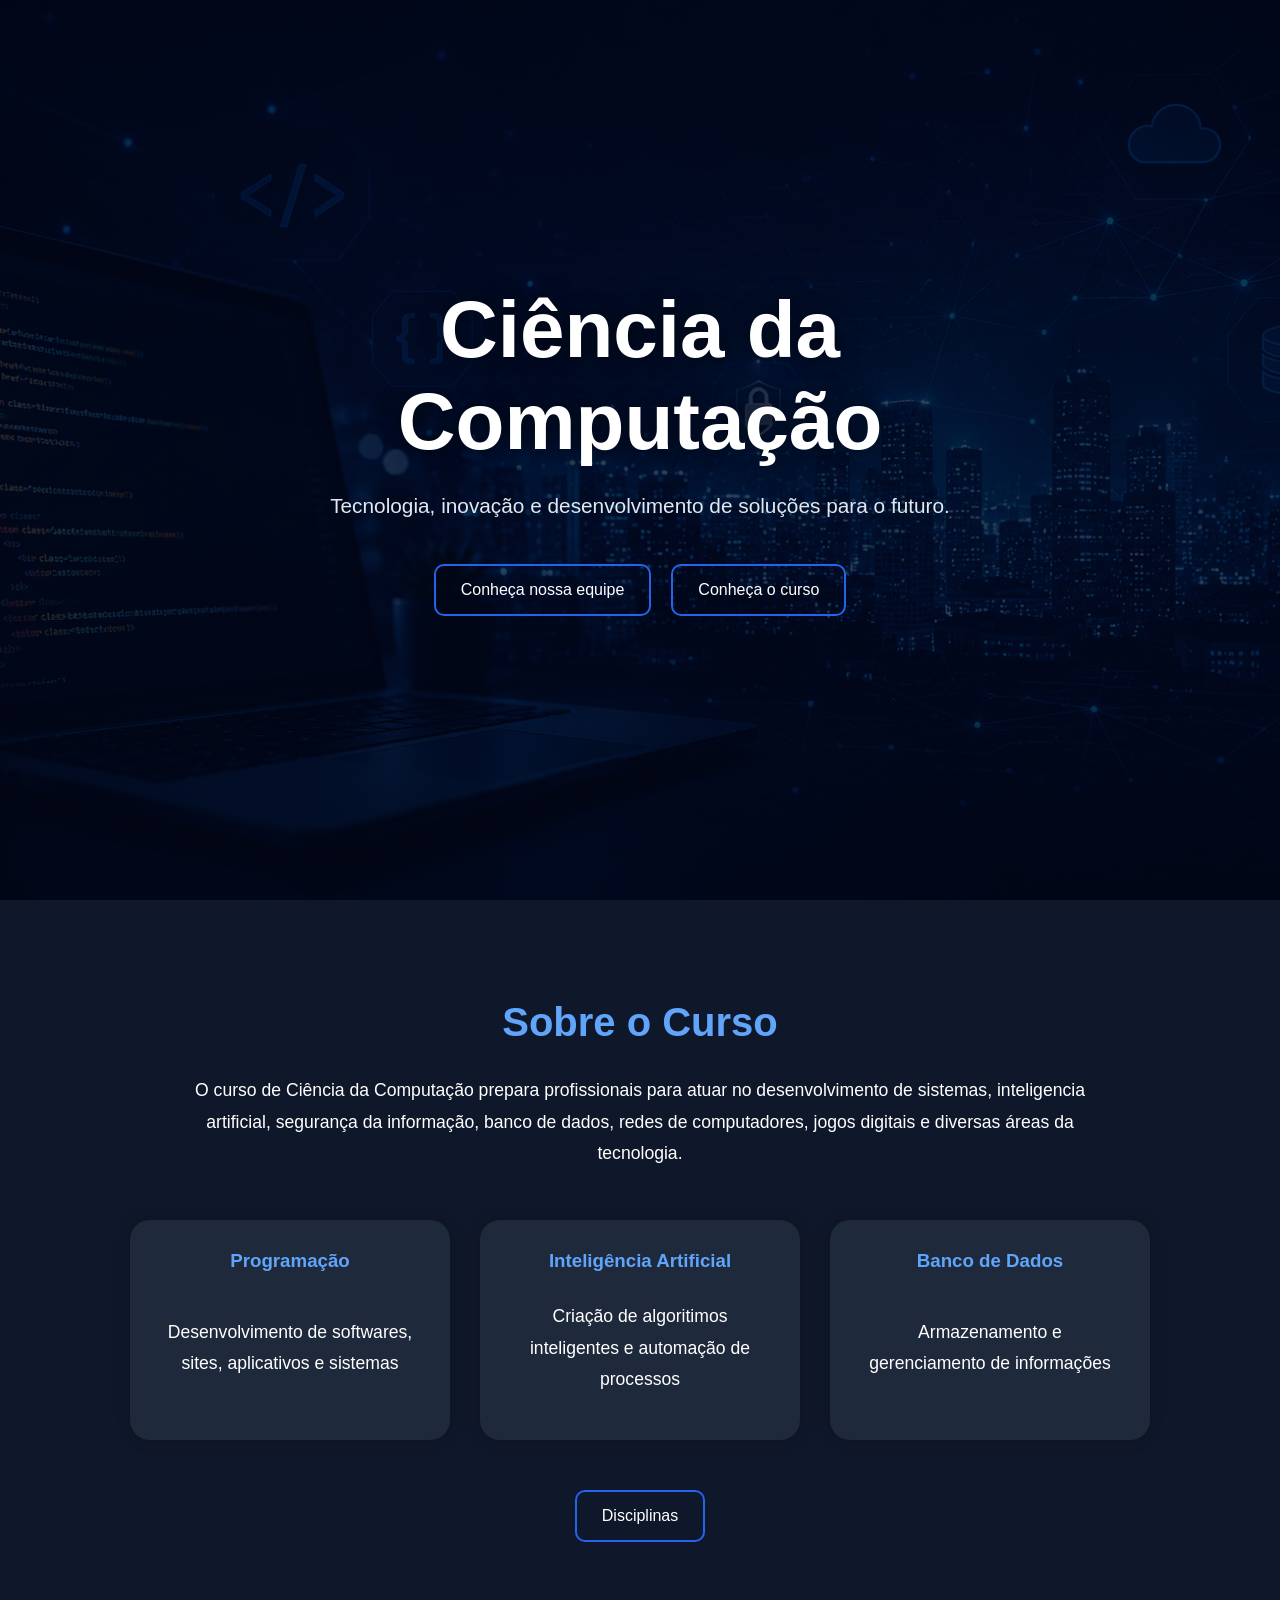
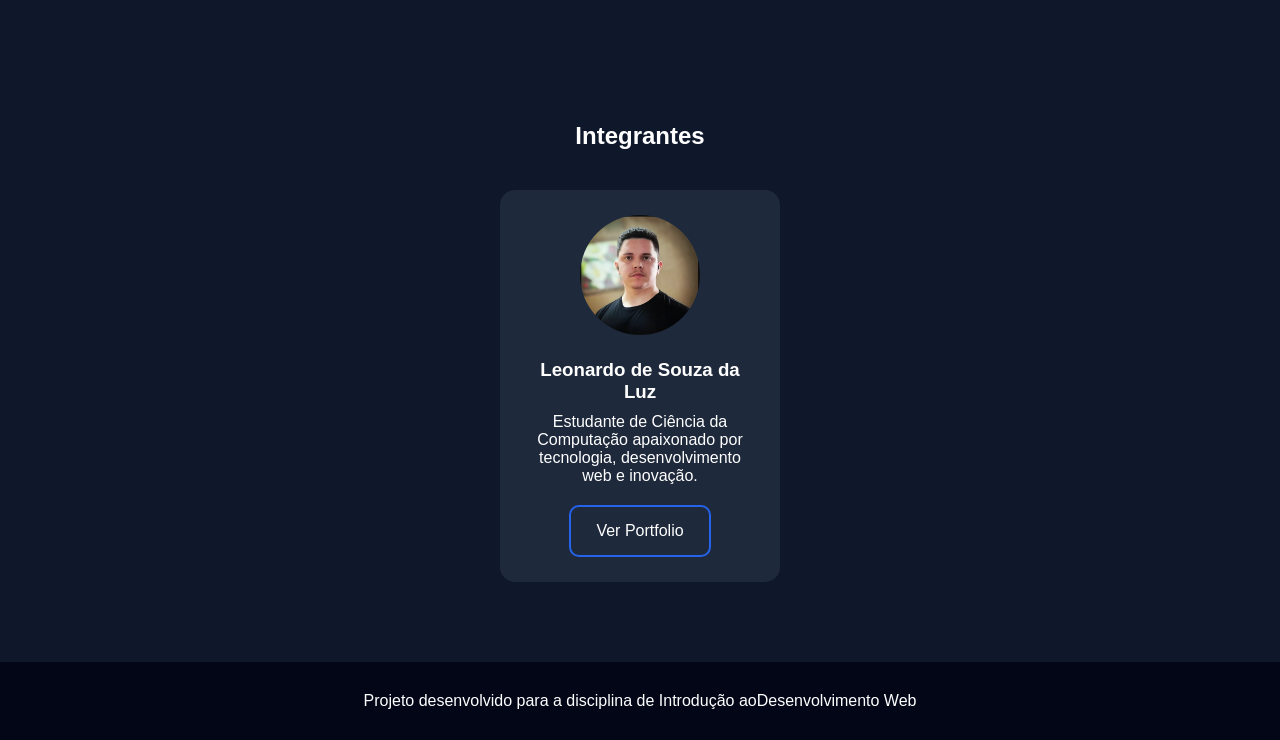
==== index.html @ 8da71bf9 "Add files via upload" ====
<!DOCTYPE html>
<html lang="pt-BR">
<head>
    <meta charset="UTF-8">
    <meta name="viewport" content="width=device-width, initial-scale=1.0">
    <title>Ciência da Computação</title>

    <link rel="stylesheet" href="./style.css">
</head>
<body>
    <header class="hero">
    <div class="overlay"></div>
    <div class="hero-conteudo">
        <h1>Ciência da Computação</h1>
        <p>
            Tecnologia, inovação e desenvolvimento
            de soluções para o futuro.
        </p>

        <div class="hero-botoes">
            <a href="#integrantes" class="botao">
                Conheça nossa equipe
            </a>
            <a href="#sobre-curso" class="botao-secundario">
                Conheça o curso
            </a>
        </div>
    </div>
</header>
   <section class="sobre" id="sobre-curso">
        <h2>Sobre o Curso</h2>
        <p>O curso de Ciência da Computação prepara profissionais para atuar 
            no desenvolvimento de sistemas, inteligencia artificial, segurança da informação,
            banco de dados, redes de computadores, jogos digitais e diversas áreas da tecnologia.
        </p>

        <div class="cards-conteudo">
            <div class="card">
                <h3>Programação</h3>
                <p>Desenvolvimento de softwares, sites, aplicativos e sistemas</p>

                <div class="info-card">
                    <img src="img/programação.png" alt="Programação">

                    <p>
                        A programação permite criar sistemas, aplicativos,
                        jogos e soluções digitais utilizadas diariamente.
                    </p>
                </div>
            </div>

            <div class="card">
                <h3>Inteligência Artificial</h3>
                <p>Criação de algoritimos inteligentes e automação de processos</p>
            
                <div class="info-card">
                    <img src="img/ia.png" alt="Inteligência Artificial">

                <p>
                    A Inteligência Artificial utiliza algoritmos para
                    reconhecimento de padrões, automação, aprendizado
                    de máquina e soluções inteligentes.
                </p>
                </div>
            </div>

            <div class="card">
                <h3>Banco de Dados</h3>
                <p>Armazenamento e gerenciamento de informações</p>

                <div class="info-card">
                    <img src="img/banco.png" alt="Banco de Dados">

                <p>
                    Bancos de dados são fundamentais para armazenar,
                    organizar e proteger informações em sistemas modernos.
                </p>
                </div>
            </div>
        </div>    
        
        <div class="botao-disciplinas">

            <a href="./disciplinas.html" class="botao">
                Disciplinas
            </a>

        </div>
    </section>

    <section class="integrantes" id="integrantes">

    <h2>Integrantes</h2>

    <div class="conteiner-integrantes">
        <div class="perfil">
            <img src="./img/avatar1.png" alt="Leonardo">
            <h3>Leonardo de Souza da Luz</h3>
            <p>
                Estudante de Ciência da Computação apaixonado por tecnologia,
                desenvolvimento web e inovação.
            </p>
            <a class="botao-perfil" href="./portfolio.html">
                Ver Portfolio
            </a>
        </div>
    </div>
</section>

    <footer>
        <p> Projeto desenvolvido para a disciplina de Introdução aoDesenvolvimento Web</p>
    </footer>

</body>
</html>
---- style.css ----
/* =========================
   INDEX
========================= */

/* =========================
   RESET GERAL
========================= */

*{
    margin: 0;
    padding: 0;
    box-sizing: border-box;
}

/* =========================
   BODY
========================= */

body{
    font-family: Arial, Helvetica, sans-serif;
    background-color: #0f172a;
    color: white;
}

/* =========================
   HERO
========================= */

.hero{
    position: relative;

    min-height: 100vh;

    display: flex;

    justify-content: center;

    align-items: center;

    text-align: center;

    padding: 20px;

    overflow: hidden;

    background-image: url("img/tecnologia.png");

    background-size: cover;

    background-position: center;
}

/* =========================
   OVERLAY ESCURO
========================= */

.overlay{
    position: absolute;

    inset: 0;

    background: rgba(2, 6, 23, 0.75);
}

/* =========================
   CONTEÚDO HERO
========================= */

.hero-conteudo{
    position: relative;

    z-index: 2;

    max-width: 900px;
}

.hero h1{
    font-size: 5rem;

    margin-bottom: 20px;

    color: white;

    text-shadow: 0 0 20px rgba(0,0,0,0.5);
}

.hero p{
    font-size: 1.3rem;

    line-height: 1.7;

    margin-bottom: 40px;

    color: #e2e8f0;
}

/* =========================
   BOTÕES HERO
========================= */

.hero-botoes{
    display: flex;

    justify-content: center;

    gap: 20px;

    flex-wrap: wrap;
}

/* =========================
   BOTÕES
========================= */

.botao,
.botao-secundario,
.botao-perfil{
    display: inline-block;

    padding: 15px 25px;

    border: 2px solid #2563eb;

    background-color: transparent;

    color: white;

    text-decoration: none;

    border-radius: 10px;

    transition: 0.3s;

    cursor: pointer;
}

/* =========================
   HOVER BOTÕES
========================= */

.botao:hover,
.botao-secundario:hover,
.botao-perfil:hover{
    background-color: #2563eb;

    transform: scale(1.05);

    box-shadow: 0 0 20px rgba(37, 99, 235, 0.5);
}

/* =========================
   SOBRE
========================= */

.sobre{
    padding: 80px 20px;

    text-align: center;
}

.sobre h2{
    font-size: 2.5rem;

    margin-bottom: 30px;

    color: #60a5fa;
}

.sobre p{
    max-width: 900px;

    margin: 0 auto;

    line-height: 1.7;
}

/* =========================
   CARDS CONTEÚDO
========================= */

.cards-conteudo{
    display: flex;

    gap: 30px;

    justify-content: center;

    align-items: stretch;

    flex-wrap: wrap;

    max-width: 1400px;

    margin: 50px auto 0 auto;
}

/* =========================
   CARD
========================= */

.card{
    background-color: #1e293b;

    width: 320px;

    min-height: 220px;

    padding: 30px;

    border-radius: 20px;

    transition: 0.3s;

    box-shadow: 0 0 15px rgba(0,0,0,0.2);

    display: flex;

    flex-direction: column;

    justify-content: flex-start;
}

.card:hover{
    transform: translateY(-10px);

    box-shadow: 0 0 25px rgba(37, 99, 235, 0.4);
}

.card h3{
    margin-bottom: 15px;

    color: #60a5fa;
}

.card p{
    line-height: 1.6;
}

/* =========================
   INFO EXTRA DOS CARDS
========================= */

.info-card{
    max-height: 0;

    overflow: hidden;

    opacity: 0;

    transition:
        max-height 0.5s ease,
        opacity 0.5s ease;
}

.info-card img{
    width: 100%;

    height: 180px;

    object-fit: cover;

    border-radius: 10px;

    margin-top: 20px;
}

.info-card p{
    margin-top: 15px;

    line-height: 1.5;
}

/* =========================
   HOVER INFO CARD
========================= */

.card:hover .info-card{
    max-height: 500px;

    opacity: 1;
}

/* =========================
   BOTÃO DISCIPLINAS
========================= */

.botao-disciplinas{
    margin-top: 50px;
}

/* =========================
   DISCIPLINAS PAGE
========================= */

.disciplinas-page{
    padding: 100px 20px;

    text-align: center;
}

.disciplinas-page h2{
    font-size: 2.5rem;

    margin-bottom: 50px;

    color: #60a5fa;
}

/* =========================
   INTEGRANTES
========================= */

.integrantes{
    padding: 80px 20px;

    text-align: center;
}

/* =========================
   CONTAINER INTEGRANTES
========================= */

.conteiner-integrantes{
    margin-top: 40px;

    display: flex;

    justify-content: center;

    gap: 30px;

    flex-wrap: wrap;
}

/* =========================
   PERFIL
========================= */

.perfil{
    background-color: #1e293b;

    width: 280px;

    padding: 25px;

    border-radius: 15px;

    transition: 0.3s;
}

.perfil:hover{
    transform: translateY(-10px);

    box-shadow: 0 0 25px rgba(37, 99, 235, 0.4);
}

.perfil img{
    width: 120px;

    height: 120px;

    border-radius: 50%;

    object-fit: cover;

    margin-bottom: 20px;
}

.perfil h3{
    margin-bottom: 10px;
}

.perfil p{
    margin-bottom: 20px;
}

.perfil a{
    display: inline-block;
}

/* =========================
   FOOTER
========================= */

footer{
    background-color: #020617;

    padding: 30px;

    text-align: center;
}

/* =========================
   RESPONSIVIDADE INDEX
========================= */

@media (max-width: 768px){

    .hero h1{
        font-size: 2.8rem;
    }

    .hero p{
        font-size: 1rem;
    }

    .hero-botoes{
        flex-direction: column;
    }

}

/* =========================
   PORTFOLIO
========================= */

/* =========================
   PORTFOLIO HERO
========================= */

.portfolio-hero{
    position: relative;

    min-height: 100vh;

    display: flex;

    justify-content: center;

    align-items: center;

    text-align: center;

    padding: 40px 20px;

    overflow: hidden;

    background-image: url("img/tecnologia.png");

    background-size: cover;

    background-position: center;
}

.portfolio-hero img{
    width: 180px;

    height: 180px;

    border-radius: 50%;

    object-fit: cover;

    border: 5px solid #2563eb;

    margin-bottom: 30px;

    transition: 0.3s;
}

.portfolio-hero img:hover{
    transform: scale(1.05);

    box-shadow: 0 0 30px rgba(37, 99, 235, 0.5);
}

.portfolio-hero h1{
    font-size: 3.5rem;

    margin-bottom: 20px;
}

.portfolio-hero p{
    max-width: 800px;

    line-height: 1.7;

    font-size: 1.2rem;

    margin-bottom: 30px;
}

/* =========================
   SECTIONS
========================= */

.sobre,
.objetivos,
.habilidades,
.projetos,
.meu-perfil,
.frase,
.contato{
    padding: 100px 20px;

    text-align: center;
}

/* =========================
   TITULOS DAS SECTIONS
========================= */

.sobre h2,
.objetivos h2,
.habilidades h2,
.projetos h2,
.meu-perfil h2,
.frase h2,
.contato h2{
    font-size: 2.5rem;

    margin-bottom: 30px;

    color: #60a5fa;
}

/* =========================
   TEXTOS DAS SECTIONS
========================= */

.sobre p,
.objetivos p,
.meu-perfil p,
.frase p,
.contato p{
    max-width: 900px;

    margin: auto;

    line-height: 1.8;

    font-size: 1.1rem;
}

/* =========================
   FRASE
========================= */

.frase{
    background-color: #111827;
}

.frase p{
    font-size: 1.5rem;

    font-style: italic;

    color: #93c5fd;
}

/* =========================
   RESPONSIVIDADE PORTFOLIO
========================= */

@media(max-width: 768px){

    .portfolio-hero h1{
        font-size: 2.5rem;
    }

    .portfolio-hero p{
        font-size: 1rem;
    }

    .cards-conteudo{
        flex-direction: column;

        align-items: center;
    }

    .card{
        width: 90%;
    }

}
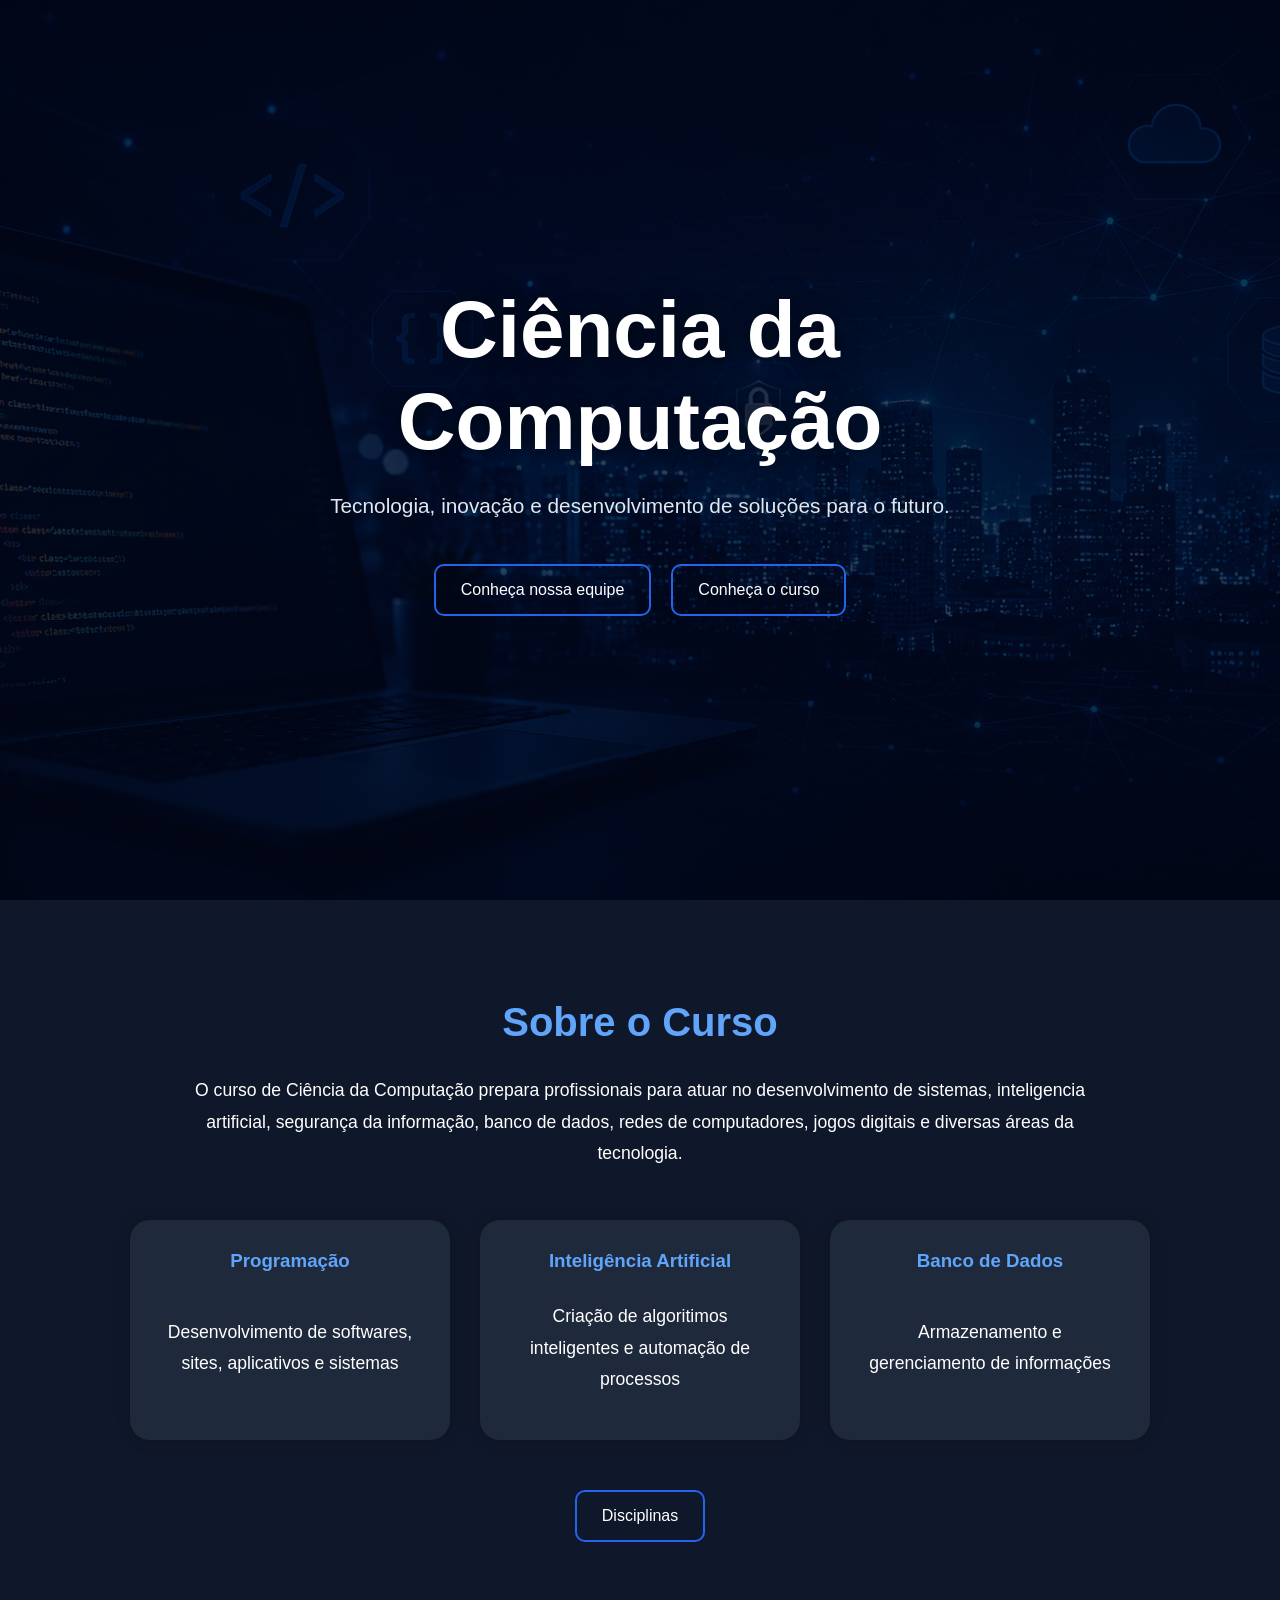
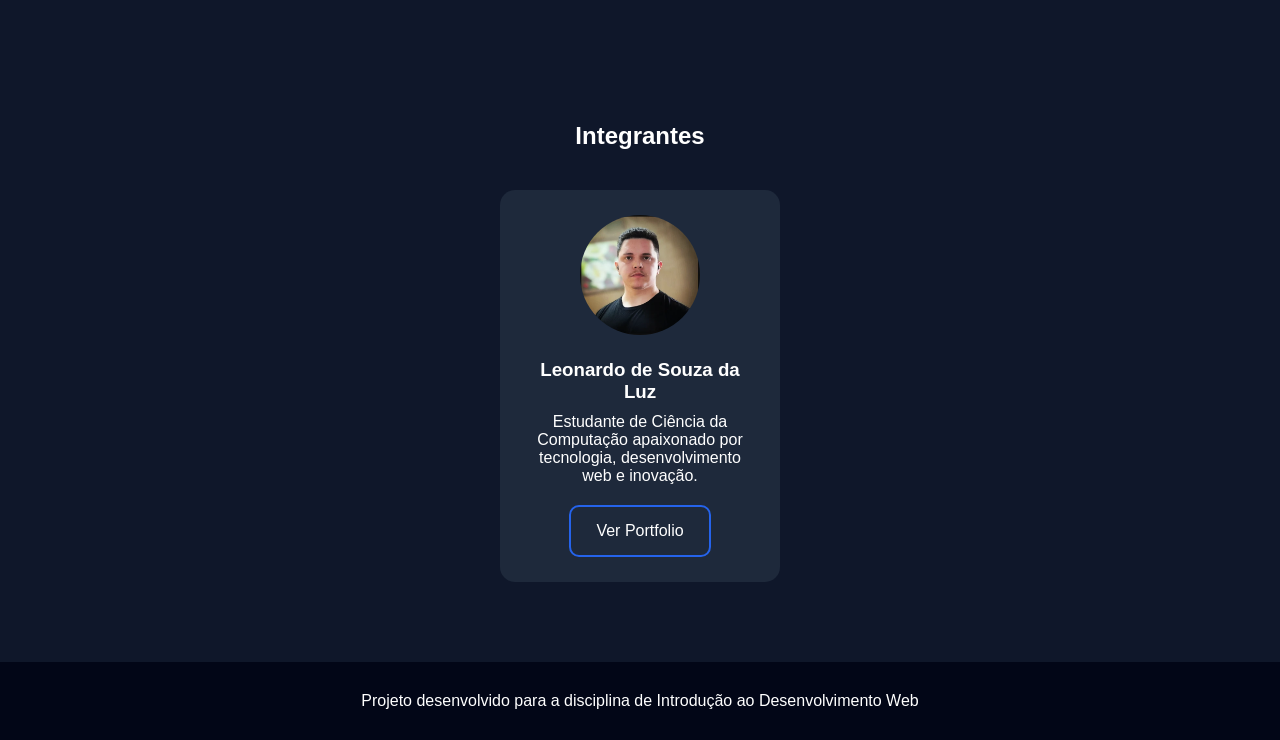
==== commit a3d3237e: "Fix HTML formatting and structure" ====
--- a/index.html
+++ b/index.html
@@ -108,8 +108,8 @@
 </section>
 
     <footer>
-        <p> Projeto desenvolvido para a disciplina de Introdução aoDesenvolvimento Web</p>
+        <p> Projeto desenvolvido para a disciplina de Introdução ao Desenvolvimento Web</p>
     </footer>
 
 </body>
-</html>+</html>
